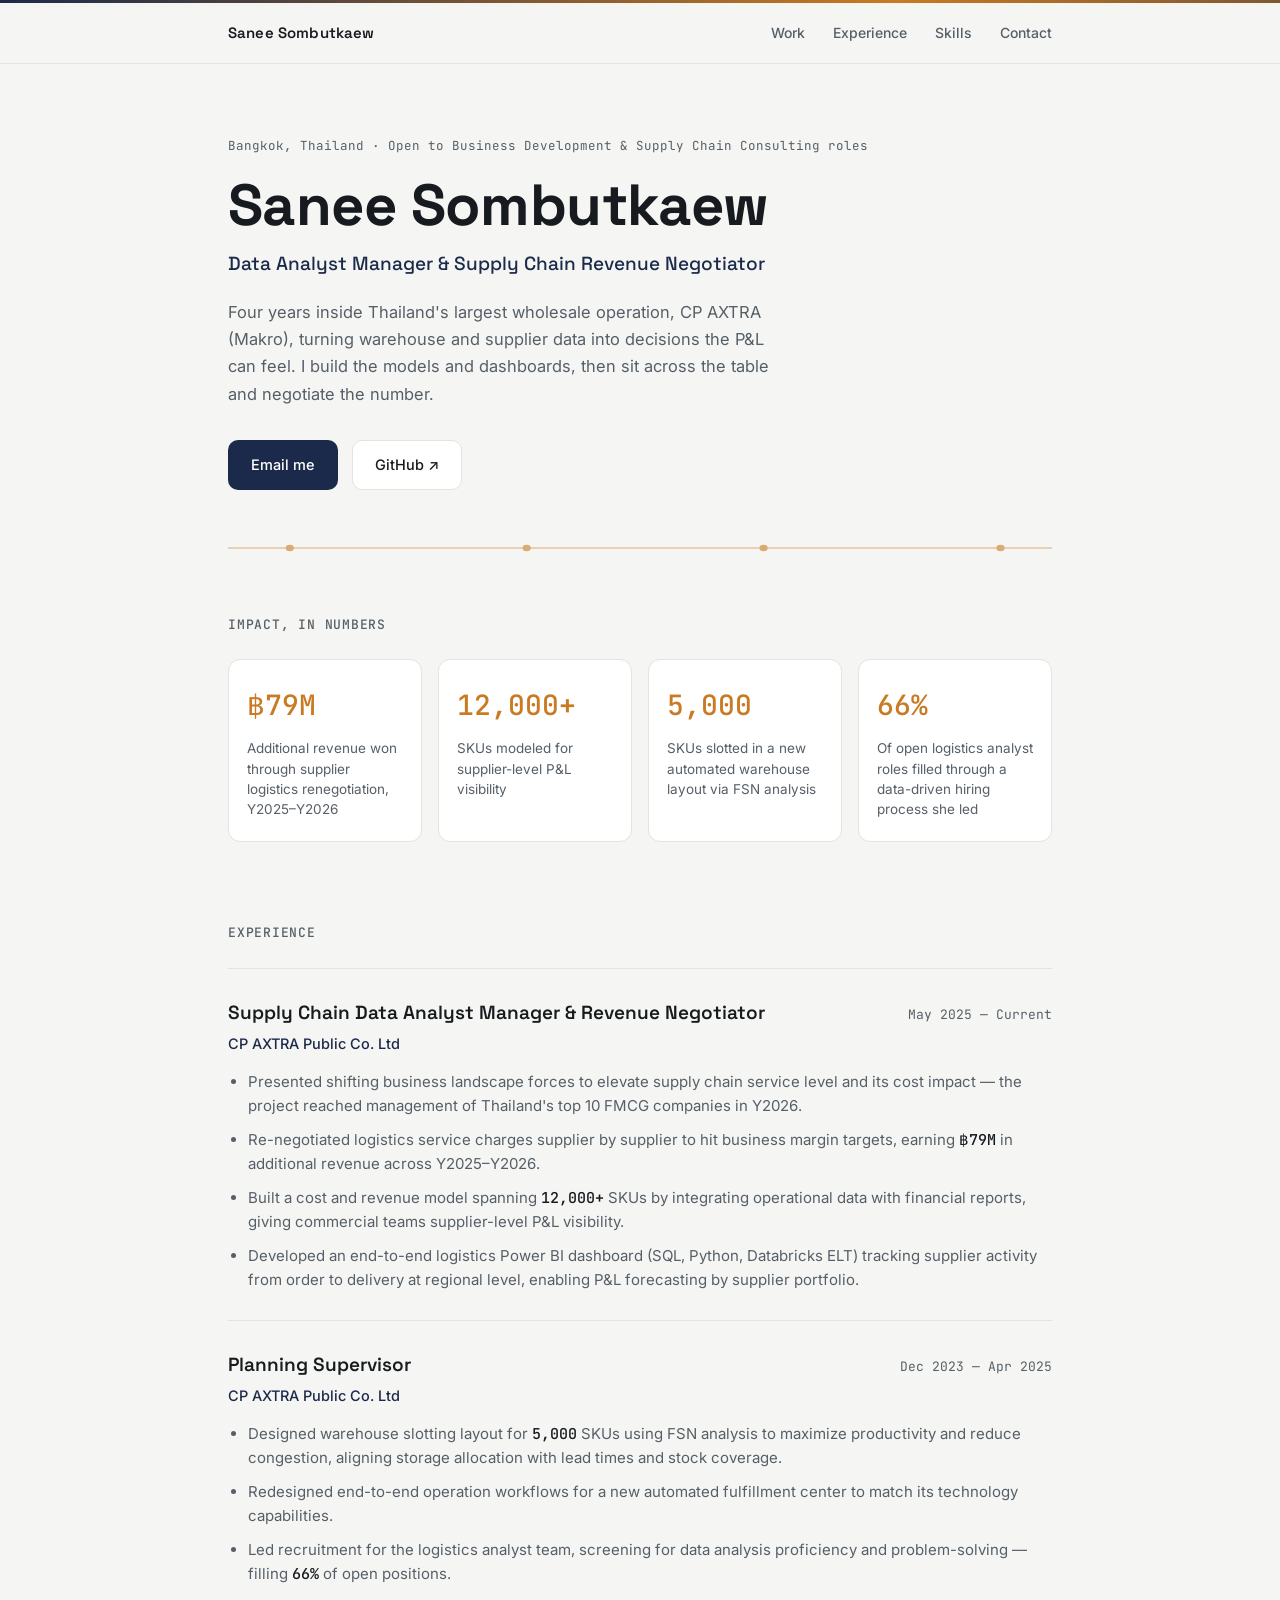
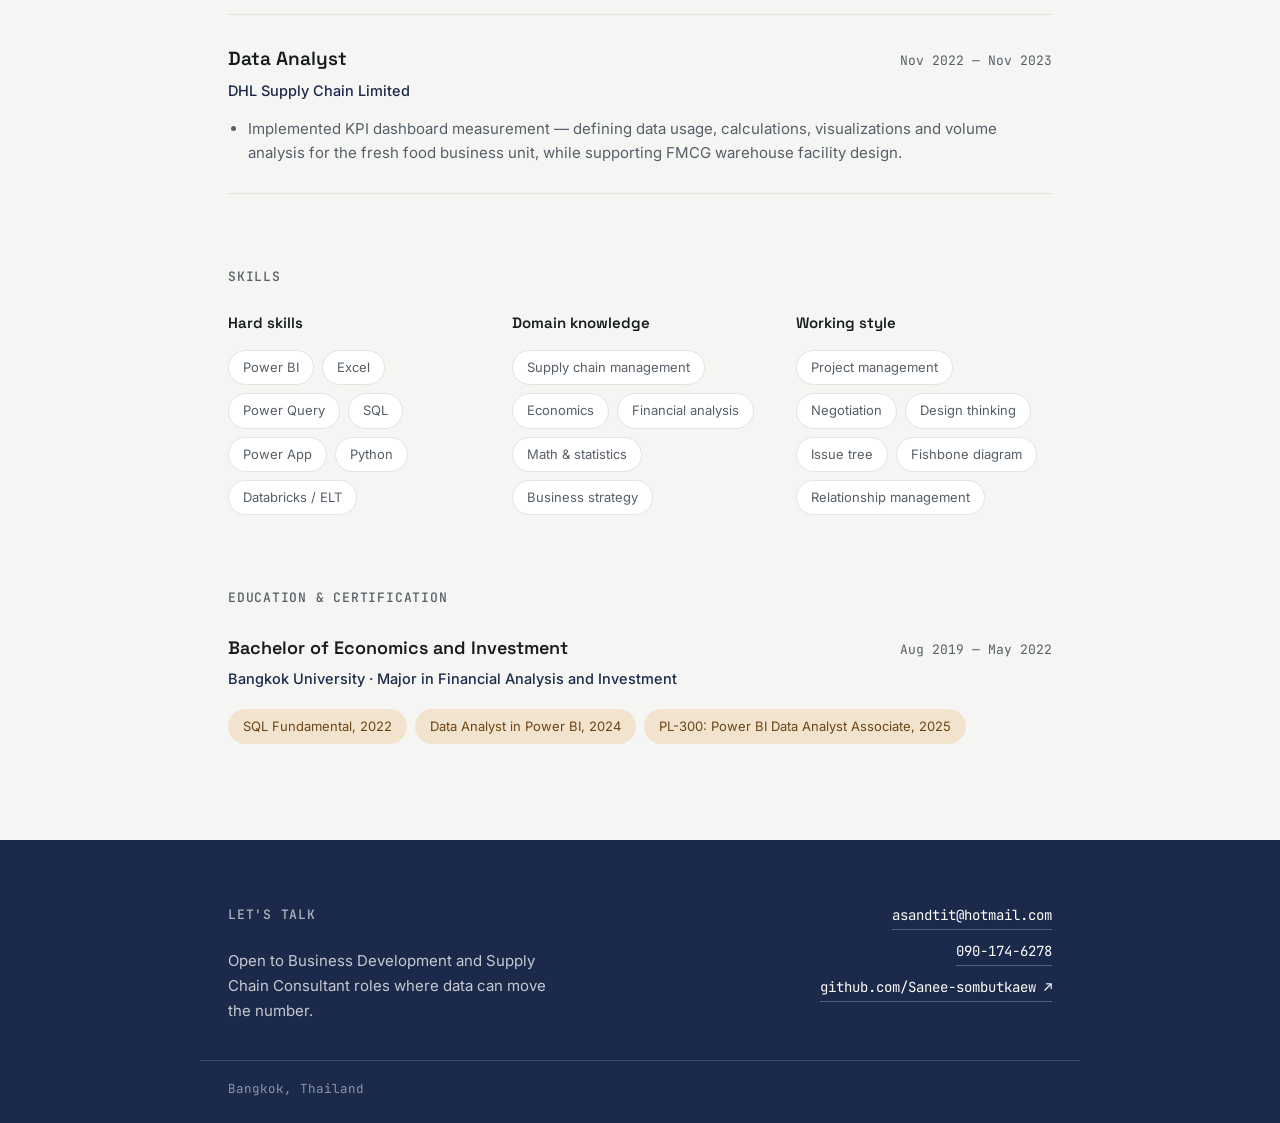
==== index.html @ 28b40801 "Add files via upload" ====
<!DOCTYPE html>
<html lang="en">
<head>
<meta charset="UTF-8">
<meta name="viewport" content="width=device-width, initial-scale=1.0">
<title>Sanee Sombutkaew — Data Analyst &amp; Supply Chain</title>
<meta name="description" content="Sanee Sombutkaew — Supply Chain Data Analyst Manager and Revenue Negotiator. Power BI, SQL, SCM.">
<link rel="preconnect" href="https://fonts.googleapis.com">
<link rel="preconnect" href="https://fonts.gstatic.com" crossorigin>
<link href="https://fonts.googleapis.com/css2?family=Space+Grotesk:wght@400;500;600;700&family=Inter:wght@400;500;600&family=JetBrains+Mono:wght@400;500&display=swap" rel="stylesheet">
<link rel="stylesheet" href="style.css">
</head>
<body>

<div class="flow-line" aria-hidden="true"></div>

<header class="nav">
  <div class="wrap nav-inner">
    <span class="nav-name">Sanee Sombutkaew</span>
    <button class="nav-toggle" id="navToggle" aria-label="Open menu" aria-expanded="false">
      <span></span><span></span><span></span>
    </button>
    <nav class="nav-links" id="navLinks">
      <a href="#work">Work</a>
      <a href="#experience">Experience</a>
      <a href="#skills">Skills</a>
      <a href="#contact">Contact</a>
    </nav>
  </div>
</header>

<main>

  <!-- HERO -->
  <section class="hero wrap">
    <p class="eyebrow">Bangkok, Thailand · Open to Business Development &amp; Supply Chain Consulting roles</p>
    <h1>Sanee Sombutkaew</h1>
    <p class="role">Data Analyst Manager &amp; Supply Chain Revenue Negotiator</p>
    <p class="hero-bio">
      Four years inside Thailand's largest wholesale operation, CP AXTRA (Makro), turning warehouse and
      supplier data into decisions the P&amp;L can feel. I build the models and dashboards, then sit across
      the table and negotiate the number.
    </p>
    <div class="hero-actions">
      <a class="btn btn-primary" href="mailto:asandtit@hotmail.com">Email me</a>
      <a class="btn btn-ghost" href="https://github.com/Sanee-sombutkaew" target="_blank" rel="noopener">GitHub ↗</a>
    </div>
  </section>

  <div class="flow-divider" role="presentation">
    <svg viewBox="0 0 800 24" preserveAspectRatio="none" aria-hidden="true">
      <line x1="0" y1="12" x2="800" y2="12" stroke="currentColor" stroke-width="1"/>
      <circle cx="60" cy="12" r="4" fill="currentColor"/>
      <circle cx="290" cy="12" r="4" fill="currentColor"/>
      <circle cx="520" cy="12" r="4" fill="currentColor"/>
      <circle cx="750" cy="12" r="4" fill="currentColor"/>
    </svg>
  </div>

  <!-- IMPACT / STATS -->
  <section class="stats wrap" id="work">
    <h2 class="section-label">Impact, in numbers</h2>
    <div class="stat-grid">
      <div class="stat-card">
        <span class="stat-num">฿79M</span>
        <span class="stat-desc">Additional revenue won through supplier logistics renegotiation, Y2025–Y2026</span>
      </div>
      <div class="stat-card">
        <span class="stat-num">12,000+</span>
        <span class="stat-desc">SKUs modeled for supplier-level P&amp;L visibility</span>
      </div>
      <div class="stat-card">
        <span class="stat-num">5,000</span>
        <span class="stat-desc">SKUs slotted in a new automated warehouse layout via FSN analysis</span>
      </div>
      <div class="stat-card">
        <span class="stat-num">66%</span>
        <span class="stat-desc">Of open logistics analyst roles filled through a data-driven hiring process she led</span>
      </div>
    </div>
  </section>

  <!-- EXPERIENCE -->
  <section class="experience wrap" id="experience">
    <h2 class="section-label">Experience</h2>

    <article class="job">
      <div class="job-head">
        <div>
          <h3>Supply Chain Data Analyst Manager &amp; Revenue Negotiator</h3>
          <p class="job-company">CP AXTRA Public Co. Ltd</p>
        </div>
        <span class="job-date">May 2025 — Current</span>
      </div>
      <ul class="job-list">
        <li>Presented shifting business landscape forces to elevate supply chain service level and its cost impact — the project reached management of Thailand's top 10 FMCG companies in Y2026.</li>
        <li>Re-negotiated logistics service charges supplier by supplier to hit business margin targets, earning <span class="mono">฿79M</span> in additional revenue across Y2025–Y2026.</li>
        <li>Built a cost and revenue model spanning <span class="mono">12,000+</span> SKUs by integrating operational data with financial reports, giving commercial teams supplier-level P&amp;L visibility.</li>
        <li>Developed an end-to-end logistics Power BI dashboard (SQL, Python, Databricks ELT) tracking supplier activity from order to delivery at regional level, enabling P&amp;L forecasting by supplier portfolio.</li>
      </ul>
    </article>

    <article class="job">
      <div class="job-head">
        <div>
          <h3>Planning Supervisor</h3>
          <p class="job-company">CP AXTRA Public Co. Ltd</p>
        </div>
        <span class="job-date">Dec 2023 — Apr 2025</span>
      </div>
      <ul class="job-list">
        <li>Designed warehouse slotting layout for <span class="mono">5,000</span> SKUs using FSN analysis to maximize productivity and reduce congestion, aligning storage allocation with lead times and stock coverage.</li>
        <li>Redesigned end-to-end operation workflows for a new automated fulfillment center to match its technology capabilities.</li>
        <li>Led recruitment for the logistics analyst team, screening for data analysis proficiency and problem-solving — filling <span class="mono">66%</span> of open positions.</li>
      </ul>
    </article>

    <article class="job">
      <div class="job-head">
        <div>
          <h3>Data Analyst</h3>
          <p class="job-company">DHL Supply Chain Limited</p>
        </div>
        <span class="job-date">Nov 2022 — Nov 2023</span>
      </div>
      <ul class="job-list">
        <li>Implemented KPI dashboard measurement — defining data usage, calculations, visualizations and volume analysis for the fresh food business unit, while supporting FMCG warehouse facility design.</li>
      </ul>
    </article>
  </section>

  <!-- SKILLS -->
  <section class="skills wrap" id="skills">
    <h2 class="section-label">Skills</h2>
    <div class="skills-grid">
      <div class="skill-group">
        <h4>Hard skills</h4>
        <div class="tags">
          <span class="tag">Power BI</span>
          <span class="tag">Excel</span>
          <span class="tag">Power Query</span>
          <span class="tag">SQL</span>
          <span class="tag">Power App</span>
          <span class="tag">Python</span>
          <span class="tag">Databricks / ELT</span>
        </div>
      </div>
      <div class="skill-group">
        <h4>Domain knowledge</h4>
        <div class="tags">
          <span class="tag">Supply chain management</span>
          <span class="tag">Economics</span>
          <span class="tag">Financial analysis</span>
          <span class="tag">Math &amp; statistics</span>
          <span class="tag">Business strategy</span>
        </div>
      </div>
      <div class="skill-group">
        <h4>Working style</h4>
        <div class="tags">
          <span class="tag">Project management</span>
          <span class="tag">Negotiation</span>
          <span class="tag">Design thinking</span>
          <span class="tag">Issue tree</span>
          <span class="tag">Fishbone diagram</span>
          <span class="tag">Relationship management</span>
        </div>
      </div>
    </div>
  </section>

  <!-- EDUCATION -->
  <section class="education wrap">
    <h2 class="section-label">Education &amp; certification</h2>
    <div class="edu-row">
      <div>
        <h3>Bachelor of Economics and Investment</h3>
        <p class="job-company">Bangkok University · Major in Financial Analysis and Investment</p>
      </div>
      <span class="job-date">Aug 2019 — May 2022</span>
    </div>
    <div class="tags cert-tags">
      <span class="tag">SQL Fundamental, 2022</span>
      <span class="tag">Data Analyst in Power BI, 2024</span>
      <span class="tag">PL-300: Power BI Data Analyst Associate, 2025</span>
    </div>
  </section>

</main>

<footer class="footer" id="contact">
  <div class="wrap footer-inner">
    <div>
      <h2 class="section-label light">Let's talk</h2>
      <p class="footer-text">Open to Business Development and Supply Chain Consultant roles where data can move the number.</p>
    </div>
    <div class="footer-links">
      <a href="mailto:asandtit@hotmail.com">asandtit@hotmail.com</a>
      <a href="tel:0901746278">090-174-6278</a>
      <a href="https://github.com/Sanee-sombutkaew" target="_blank" rel="noopener">github.com/Sanee-sombutkaew ↗</a>
    </div>
  </div>
  <p class="footer-bottom wrap">Bangkok, Thailand</p>
</footer>

<script src="script.js"></script>
</body>
</html>
---- style.css ----
:root {
  --bg: #F5F6F3;
  --surface: #FFFFFF;
  --ink: #171B1F;
  --ink-soft: #565F68;
  --border: #E2E4DF;
  --navy: #1B2A4A;
  --amber: #C97A22;
  --amber-soft: #F2E3CE;
  --radius: 10px;
  --max: 880px;
  --font-display: 'Space Grotesk', sans-serif;
  --font-body: 'Inter', sans-serif;
  --font-mono: 'JetBrains Mono', monospace;
}

* { box-sizing: border-box; }

html { scroll-behavior: smooth; }

@media (prefers-reduced-motion: reduce) {
  html { scroll-behavior: auto; }
  * { animation: none !important; transition: none !important; }
}

body {
  margin: 0;
  background: var(--bg);
  color: var(--ink);
  font-family: var(--font-body);
  font-size: 16px;
  line-height: 1.65;
  -webkit-font-smoothing: antialiased;
}

.wrap {
  max-width: var(--max);
  margin: 0 auto;
  padding: 0 28px;
}

/* Signature top flow bar */
.flow-line {
  height: 3px;
  width: 100%;
  background: linear-gradient(90deg, var(--navy) 0%, var(--amber) 35%, var(--navy) 70%, var(--amber) 100%);
  background-size: 200% 100%;
  animation: flow 8s linear infinite;
}
@keyframes flow {
  from { background-position: 0% 0; }
  to { background-position: 200% 0; }
}

/* Nav */
.nav {
  position: sticky;
  top: 0;
  background: rgba(245, 246, 243, 0.9);
  backdrop-filter: blur(6px);
  border-bottom: 0.5px solid var(--border);
  z-index: 20;
}
.nav-inner {
  display: flex;
  align-items: center;
  justify-content: space-between;
  height: 60px;
}
.nav-name {
  font-family: var(--font-display);
  font-weight: 600;
  font-size: 15px;
  letter-spacing: 0.01em;
}
.nav-links {
  display: flex;
  gap: 28px;
}
.nav-links a {
  color: var(--ink-soft);
  text-decoration: none;
  font-size: 14px;
  font-weight: 500;
  transition: color 0.15s ease;
}
.nav-links a:hover,
.nav-links a:focus-visible {
  color: var(--navy);
}
.nav-toggle {
  display: none;
  flex-direction: column;
  gap: 5px;
  background: none;
  border: none;
  cursor: pointer;
  padding: 8px;
}
.nav-toggle span {
  width: 20px;
  height: 2px;
  background: var(--ink);
}

/* Hero */
.hero {
  padding: 72px 28px 48px;
}
.eyebrow {
  font-family: var(--font-mono);
  font-size: 12.5px;
  color: var(--ink-soft);
  text-transform: none;
  margin: 0 0 18px;
}
.hero h1 {
  font-family: var(--font-display);
  font-size: clamp(38px, 6vw, 58px);
  font-weight: 700;
  line-height: 1.05;
  margin: 0 0 12px;
  letter-spacing: -0.01em;
}
.role {
  font-family: var(--font-display);
  font-size: 19px;
  font-weight: 500;
  color: var(--navy);
  margin: 0 0 20px;
}
.hero-bio {
  max-width: 560px;
  color: var(--ink-soft);
  font-size: 16.5px;
  margin: 0 0 32px;
}
.hero-actions {
  display: flex;
  gap: 14px;
  flex-wrap: wrap;
}
.btn {
  display: inline-flex;
  align-items: center;
  padding: 12px 22px;
  border-radius: var(--radius);
  font-family: var(--font-body);
  font-size: 14.5px;
  font-weight: 500;
  text-decoration: none;
  border: 1px solid transparent;
  transition: transform 0.12s ease, background 0.15s ease;
}
.btn:hover { transform: translateY(-1px); }
.btn-primary {
  background: var(--navy);
  color: #fff;
}
.btn-primary:hover { background: #16233c; }
.btn-ghost {
  border-color: var(--border);
  color: var(--ink);
  background: var(--surface);
}
.btn-ghost:hover { border-color: var(--navy); }

/* Flow divider between sections */
.flow-divider {
  color: var(--border);
  max-width: var(--max);
  margin: 0 auto;
  padding: 0 28px;
}
.flow-divider svg {
  width: 100%;
  height: 20px;
  display: block;
  color: var(--amber);
  opacity: 0.6;
}

/* Section labels */
.section-label {
  font-family: var(--font-mono);
  font-size: 13px;
  font-weight: 500;
  color: var(--ink-soft);
  text-transform: uppercase;
  letter-spacing: 0.06em;
  margin: 0 0 24px;
}
.section-label.light { color: rgba(255,255,255,0.65); }

/* Stats */
.stats { padding: 56px 28px 16px; }
.stat-grid {
  display: grid;
  grid-template-columns: repeat(4, minmax(0, 1fr));
  gap: 16px;
}
.stat-card {
  background: var(--surface);
  border: 0.5px solid var(--border);
  border-radius: 12px;
  padding: 22px 18px;
  display: flex;
  flex-direction: column;
  gap: 10px;
}
.stat-num {
  font-family: var(--font-mono);
  font-size: 28px;
  font-weight: 500;
  color: var(--amber);
}
.stat-desc {
  font-size: 13.5px;
  color: var(--ink-soft);
  line-height: 1.5;
}

/* Experience */
.experience { padding: 64px 28px; }
.job {
  padding: 28px 0;
  border-top: 0.5px solid var(--border);
}
.job:last-child { border-bottom: 0.5px solid var(--border); }
.job-head {
  display: flex;
  justify-content: space-between;
  align-items: baseline;
  gap: 16px;
  margin-bottom: 14px;
  flex-wrap: wrap;
}
.job-head h3 {
  font-family: var(--font-display);
  font-size: 19px;
  font-weight: 600;
  margin: 0 0 4px;
}
.job-company {
  margin: 0;
  color: var(--navy);
  font-size: 14.5px;
  font-weight: 500;
}
.job-date {
  font-family: var(--font-mono);
  font-size: 13px;
  color: var(--ink-soft);
  white-space: nowrap;
}
.job-list {
  margin: 0;
  padding-left: 20px;
  display: flex;
  flex-direction: column;
  gap: 10px;
}
.job-list li {
  color: var(--ink-soft);
  font-size: 15px;
  line-height: 1.6;
}
.mono {
  font-family: var(--font-mono);
  color: var(--ink);
  font-weight: 500;
}

/* Skills */
.skills { padding: 8px 28px 64px; }
.skills-grid {
  display: grid;
  grid-template-columns: repeat(3, minmax(0, 1fr));
  gap: 28px;
}
.skill-group h4 {
  font-family: var(--font-display);
  font-size: 15px;
  font-weight: 600;
  margin: 0 0 14px;
}
.tags {
  display: flex;
  flex-wrap: wrap;
  gap: 8px;
}
.tag {
  background: var(--surface);
  border: 0.5px solid var(--border);
  border-radius: 999px;
  padding: 6px 14px;
  font-size: 13px;
  color: var(--ink-soft);
}

/* Education */
.education { padding: 8px 28px 72px; }
.edu-row {
  display: flex;
  justify-content: space-between;
  align-items: baseline;
  flex-wrap: wrap;
  gap: 16px;
  margin-bottom: 18px;
}
.edu-row h3 {
  font-family: var(--font-display);
  font-size: 18px;
  font-weight: 600;
  margin: 0 0 4px;
}
.cert-tags .tag { background: var(--amber-soft); border-color: transparent; color: #6b4514; }

/* Footer */
.footer {
  background: var(--navy);
  color: #fff;
  padding: 64px 28px 24px;
  margin-top: 24px;
}
.footer-inner {
  display: flex;
  justify-content: space-between;
  gap: 32px;
  flex-wrap: wrap;
  padding-bottom: 36px;
}
.footer-text {
  color: rgba(255,255,255,0.75);
  max-width: 340px;
  margin: 0;
  font-size: 15px;
}
.footer-links {
  display: flex;
  flex-direction: column;
  gap: 10px;
  align-items: flex-end;
}
.footer-links a {
  color: #fff;
  text-decoration: none;
  font-family: var(--font-mono);
  font-size: 14px;
  border-bottom: 1px solid rgba(255,255,255,0.25);
  padding-bottom: 2px;
}
.footer-links a:hover { border-color: var(--amber); color: var(--amber); }
.footer-bottom {
  border-top: 0.5px solid rgba(255,255,255,0.15);
  padding-top: 18px;
  font-size: 12.5px;
  color: rgba(255,255,255,0.5);
  font-family: var(--font-mono);
}

/* Responsive */
@media (max-width: 760px) {
  .stat-grid { grid-template-columns: repeat(2, minmax(0, 1fr)); }
  .skills-grid { grid-template-columns: 1fr; }
  .nav-links {
    position: absolute;
    top: 60px;
    left: 0;
    right: 0;
    background: var(--bg);
    border-bottom: 0.5px solid var(--border);
    flex-direction: column;
    padding: 16px 28px;
    gap: 16px;
    display: none;
  }
  .nav-links.open { display: flex; }
  .nav-toggle { display: flex; }
  .footer-inner { flex-direction: column; }
  .footer-links { align-items: flex-start; }
}

/* Focus visibility */
a:focus-visible, button:focus-visible {
  outline: 2px solid var(--amber);
  outline-offset: 2px;
}
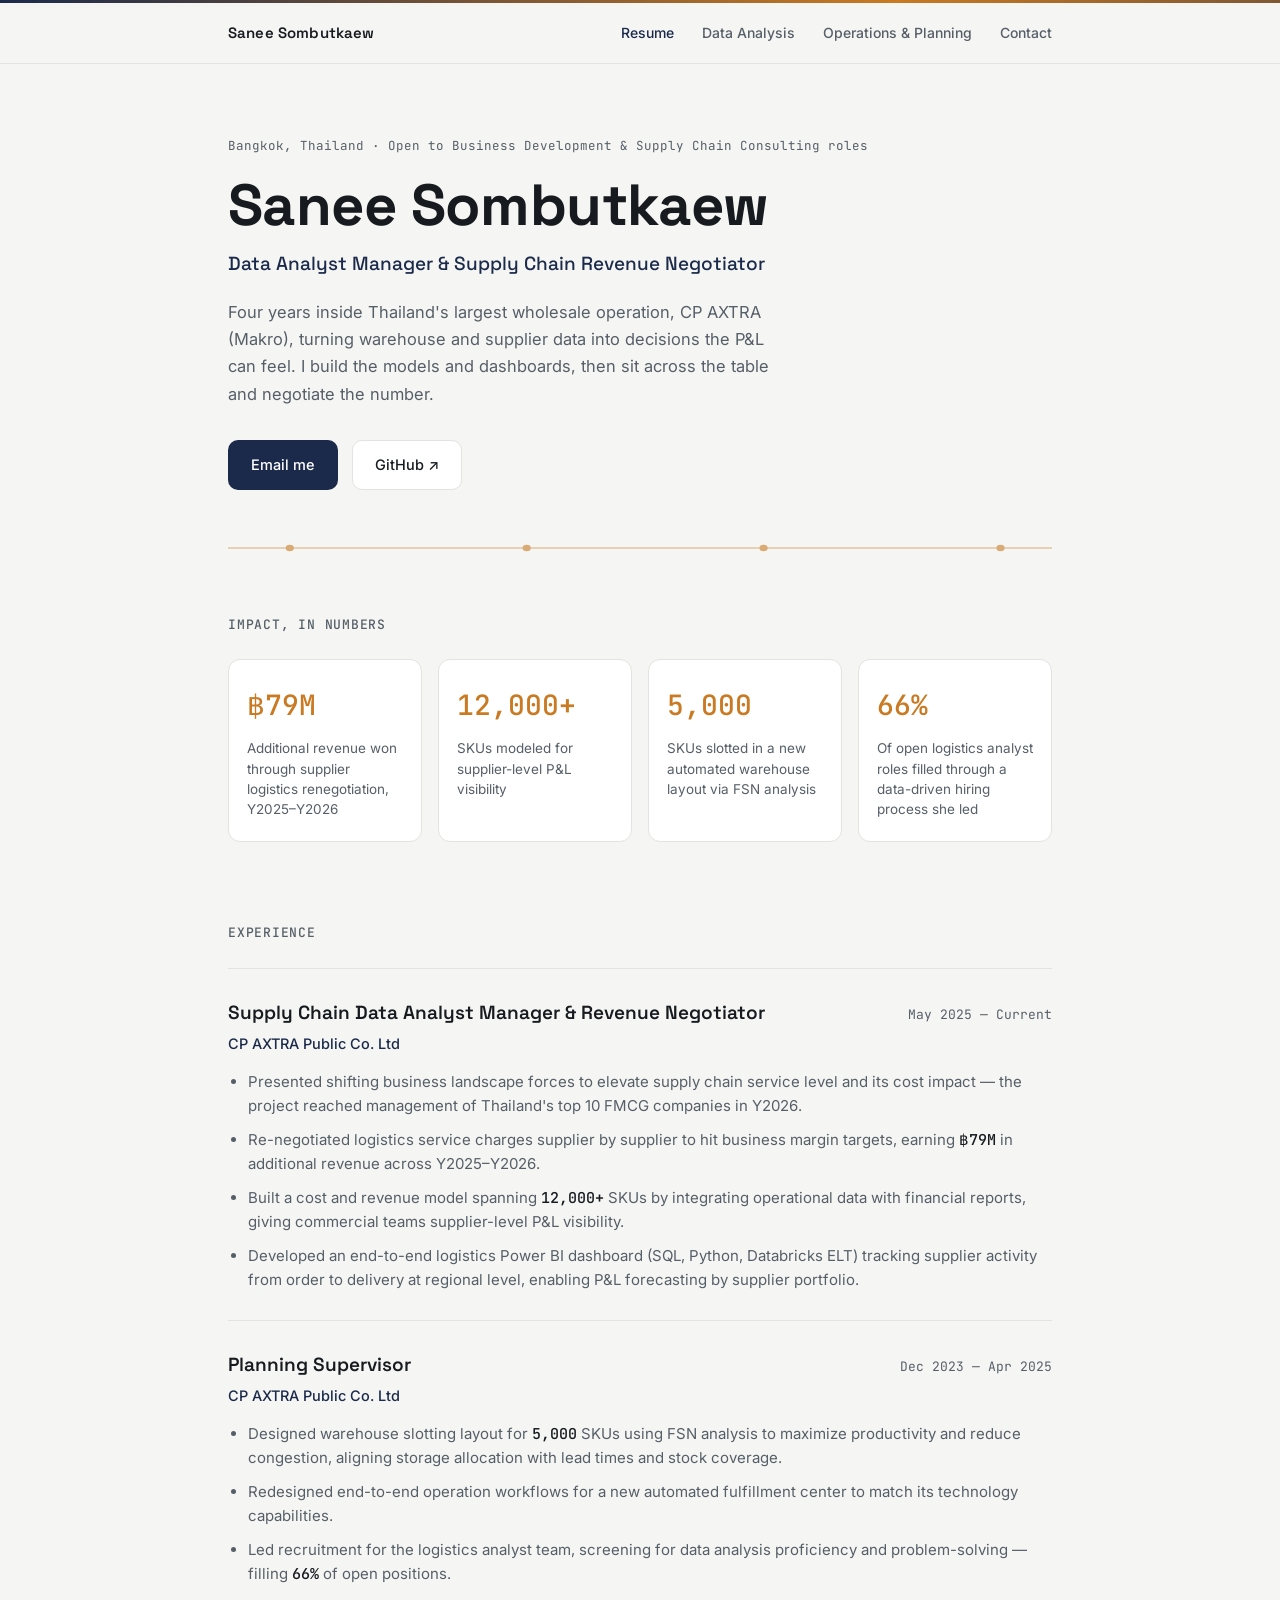
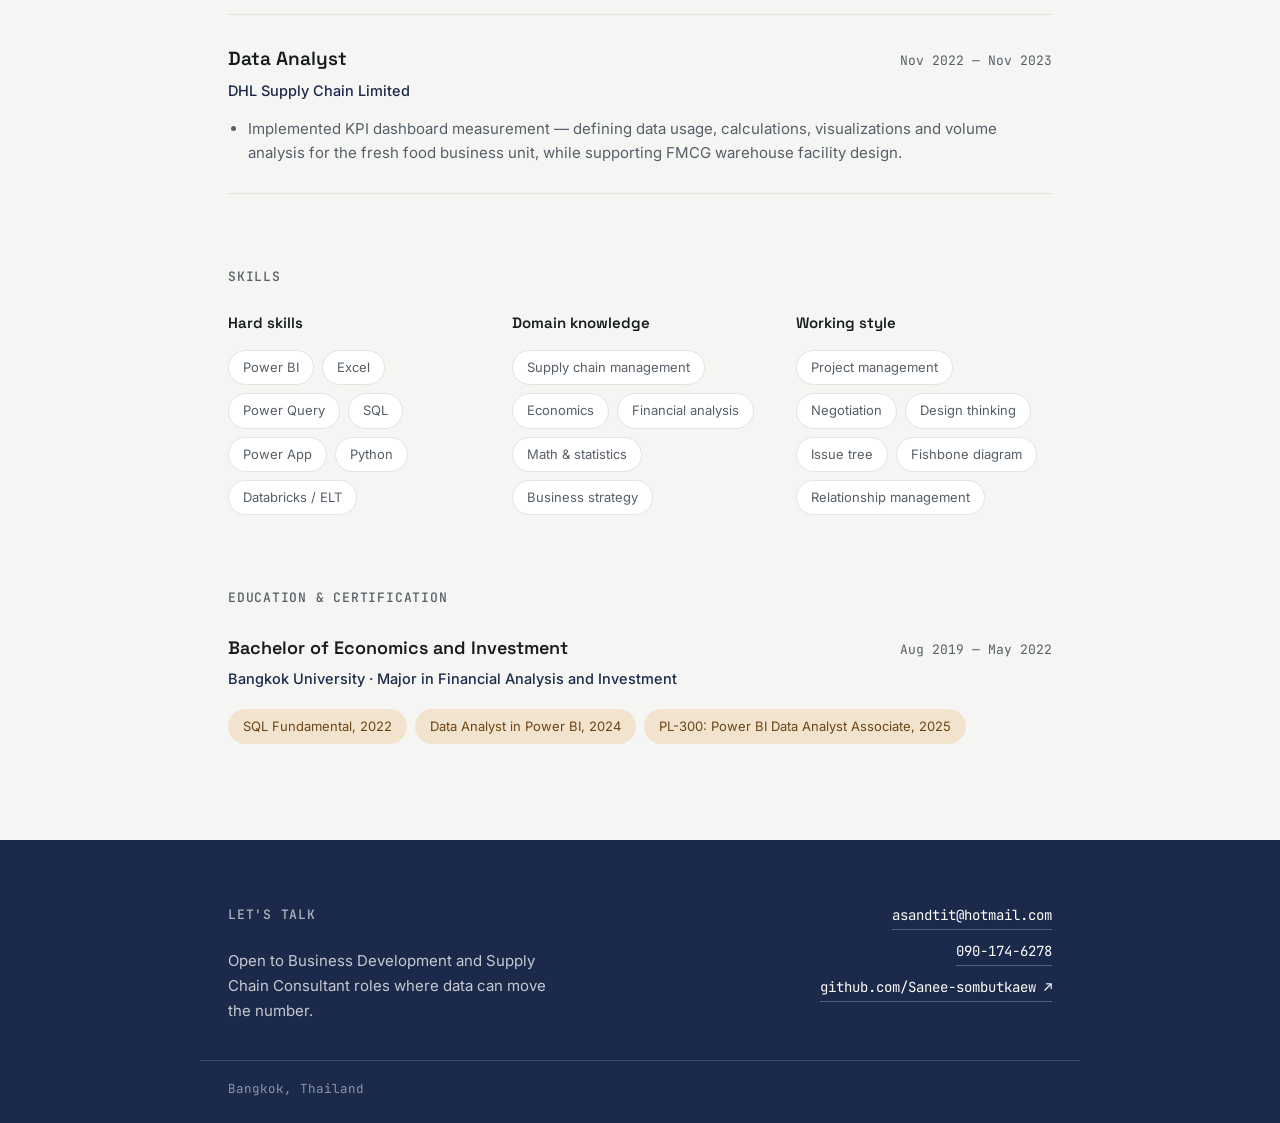
==== commit 57ec9ee8: "Add files via upload" ====
--- a/index.html
+++ b/index.html
@@ -16,15 +16,15 @@
 
 <header class="nav">
   <div class="wrap nav-inner">
-    <span class="nav-name">Sanee Sombutkaew</span>
+    <a class="nav-name" href="index.html">Sanee Sombutkaew</a>
     <button class="nav-toggle" id="navToggle" aria-label="Open menu" aria-expanded="false">
       <span></span><span></span><span></span>
     </button>
     <nav class="nav-links" id="navLinks">
-      <a href="#work">Work</a>
-      <a href="#experience">Experience</a>
-      <a href="#skills">Skills</a>
-      <a href="#contact">Contact</a>
+      <a href="index.html" class="active">Resume</a>
+      <a href="data-analysis.html">Data Analysis</a>
+      <a href="operations-planning.html">Operations &amp; Planning</a>
+      <a href="index.html#contact">Contact</a>
     </nav>
   </div>
 </header>
--- a/style.css
+++ b/style.css
@@ -72,9 +72,12 @@
   font-weight: 600;
   font-size: 15px;
   letter-spacing: 0.01em;
+  color: var(--ink);
+  text-decoration: none;
 }
 .nav-links {
   display: flex;
+  align-items: center;
   gap: 28px;
 }
 .nav-links a {
@@ -86,6 +89,9 @@
 }
 .nav-links a:hover,
 .nav-links a:focus-visible {
+  color: var(--navy);
+}
+.nav-links a.active {
   color: var(--navy);
 }
 .nav-toggle {
@@ -315,6 +321,45 @@
   margin: 0 0 4px;
 }
 .cert-tags .tag { background: var(--amber-soft); border-color: transparent; color: #6b4514; }
+
+/* Project landing pages (data analysis / operations & planning) */
+.project-hero {
+  padding: 64px 28px 40px;
+}
+.project-hero h1 {
+  font-family: var(--font-display);
+  font-size: clamp(32px, 5vw, 46px);
+  font-weight: 700;
+  line-height: 1.1;
+  margin: 0 0 14px;
+  letter-spacing: -0.01em;
+}
+.project-hero .hero-bio { margin-bottom: 0; }
+
+.placeholder-panel {
+  margin: 8px 28px 80px;
+  max-width: var(--max);
+  margin-left: auto;
+  margin-right: auto;
+  background: var(--surface);
+  border: 0.5px dashed var(--border);
+  border-radius: 12px;
+  padding: 48px 32px;
+  text-align: left;
+}
+.placeholder-panel h2 {
+  font-family: var(--font-display);
+  font-size: 20px;
+  font-weight: 600;
+  margin: 0 0 10px;
+}
+.placeholder-panel p {
+  color: var(--ink-soft);
+  font-size: 15px;
+  margin: 0 0 20px;
+  max-width: 520px;
+}
+.placeholder-panel .tag { background: var(--bg); }
 
 /* Footer */
 .footer {
@@ -371,6 +416,7 @@
     background: var(--bg);
     border-bottom: 0.5px solid var(--border);
     flex-direction: column;
+    align-items: flex-start;
     padding: 16px 28px;
     gap: 16px;
     display: none;
